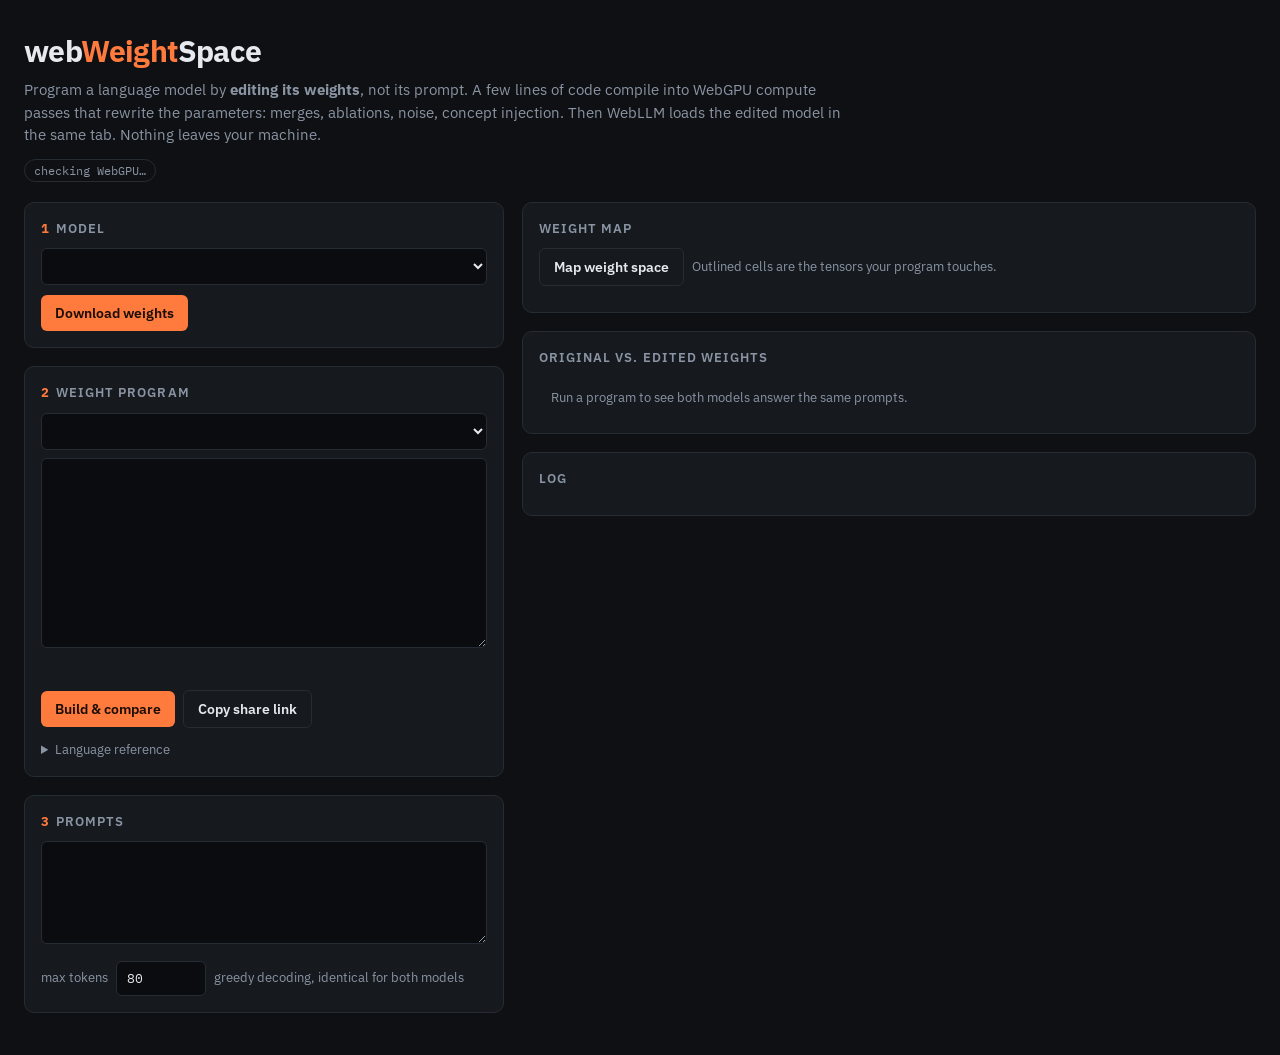
==== index.html @ 02f37046 "webWeightSpace: weight-space programming in the browser with WebGPU + WebLLM Co-Authored-By: Claude " ====
<!doctype html>
<html lang="en">
<head>
<meta charset="utf-8" />
<meta name="viewport" content="width=device-width, initial-scale=1" />
<title>webWeightSpace</title>
<meta name="description" content="Program an LLM by editing its weights, in your browser. WebGPU kernels rewrite the weights; WebLLM runs the result." />
<link rel="preconnect" href="https://fonts.googleapis.com" />
<link href="https://fonts.googleapis.com/css2?family=IBM+Plex+Mono:wght@400;600&family=IBM+Plex+Sans:wght@400;600;700&display=swap" rel="stylesheet" />
<style>
  :root {
    --bg: #0e1013; --panel: #161a1f; --line: #262c34; --ink: #e6e9ed; --muted: #8a94a3;
    --accent: #ff7a3d; --ok: #3fd0a6; --err: #ff5d6c; --code: #0a0c0f;
  }
  * { box-sizing: border-box; }
  body { margin: 0; background: var(--bg); color: var(--ink); font: 15px/1.5 "IBM Plex Sans", system-ui, sans-serif; }
  header { padding: 28px 24px 8px; max-width: 1400px; margin: 0 auto; }
  h1 { margin: 0; font-size: 30px; letter-spacing: -0.02em; }
  h1 em { font-style: normal; color: var(--accent); }
  .lede { color: var(--muted); max-width: 820px; margin: 6px 0 12px; }
  .chip { display: inline-block; font: 12px "IBM Plex Mono", monospace; padding: 3px 9px; border: 1px solid var(--line); border-radius: 99px; color: var(--muted); }
  .chip.ok { color: var(--ok); border-color: #1f5e4e; } .chip.bad { color: var(--err); border-color: #6b2630; }
  main { display: grid; grid-template-columns: minmax(340px, 480px) 1fr; gap: 18px; padding: 12px 24px 24px; max-width: 1400px; margin: 0 auto; }
  @media (max-width: 900px) { main { grid-template-columns: 1fr; padding: 12px 16px; } header { padding: 20px 16px 4px; } }
  section { background: var(--panel); border: 1px solid var(--line); border-radius: 10px; padding: 16px; margin-bottom: 18px; }
  h2 { font-size: 13px; text-transform: uppercase; letter-spacing: 0.08em; color: var(--muted); margin: 0 0 10px; font-weight: 600; }
  h2 b { color: var(--accent); margin-right: 6px; }
  select, textarea, input { width: 100%; background: var(--code); color: var(--ink); border: 1px solid var(--line); border-radius: 6px; padding: 8px 10px; font: 13px "IBM Plex Mono", monospace; }
  textarea { resize: vertical; }
  #program { min-height: 190px; line-height: 1.55; }
  button { background: var(--accent); color: #1a0d05; border: 0; border-radius: 6px; padding: 9px 14px; font: 600 14px "IBM Plex Sans", sans-serif; cursor: pointer; }
  button.ghost { background: transparent; color: var(--ink); border: 1px solid var(--line); }
  button:disabled { opacity: 0.4; cursor: not-allowed; }
  .row { display: flex; gap: 8px; align-items: center; flex-wrap: wrap; margin-top: 10px; }
  .muted { color: var(--muted); font-size: 13px; }
  .warn { color: var(--accent); font-size: 13px; margin-top: 8px; }
  #compile { font: 12px "IBM Plex Mono", monospace; margin-top: 8px; min-height: 18px; }
  .err { color: var(--err); } .ok { color: var(--ok); }
  .progress { position: relative; height: 22px; background: var(--code); border: 1px solid var(--line); border-radius: 6px; overflow: hidden; margin-top: 10px; }
  .progress i { position: absolute; inset: 0 auto 0 0; background: linear-gradient(90deg, #ff7a3d55, #ff7a3daa); width: 0; transition: width .15s; }
  .progress span { position: relative; font: 12px "IBM Plex Mono", monospace; padding: 0 8px; line-height: 22px; white-space: nowrap; }
  .grid { display: grid; gap: 2px; font: 11px "IBM Plex Mono", monospace; }
  .colh { color: var(--muted); text-align: center; padding-bottom: 4px; white-space: nowrap; overflow: hidden; text-overflow: ellipsis; }
  .rowh { color: var(--muted); text-align: right; padding-right: 6px; line-height: 16px; }
  .cell { height: 16px; background: #222831; border-radius: 2px; text-align: center; line-height: 16px; color: #fff; font-weight: 600; }
  .cell.empty { background: transparent; }
  .cell.hit { outline: 2px solid var(--accent); outline-offset: -2px; background-color: #3a2216; }
  .legend { margin-top: 10px; font-size: 12px; color: var(--muted); }
  .legend b { display: inline-block; width: 14px; height: 10px; margin: 0 4px 0 10px; border-radius: 2px; vertical-align: middle; }
  #results { display: grid; grid-template-columns: minmax(120px, 0.6fr) 1fr 1fr; gap: 1px; background: var(--line); border-radius: 8px; overflow: hidden; }
  #results > div { background: var(--panel); padding: 10px 12px; }
  #results .rh { font: 600 12px "IBM Plex Mono", monospace; color: var(--muted); background: var(--code); }
  #results .rh.hot { color: var(--accent); }
  #results .prompt { color: var(--muted); font-size: 13px; }
  #results .out { white-space: pre-wrap; font-size: 13.5px; }
  #results .out.hot { border-left: 2px solid var(--accent); }
  @media (max-width: 700px) { #results { grid-template-columns: 1fr; } }
  #log { font: 12px "IBM Plex Mono", monospace; max-height: 220px; overflow: auto; color: var(--muted); }
  #log div { padding: 2px 0; border-bottom: 1px dashed #1d2228; }
  code { font-family: "IBM Plex Mono", monospace; color: var(--accent); }
  .ref { font-size: 13px; color: var(--muted); }
  .ref code { color: var(--ink); }
  body.busy button#run { opacity: .5; }
</style>
</head>
<body>
<header>
  <h1>web<em>Weight</em>Space</h1>
  <p class="lede">Program a language model by <b>editing its weights</b>, not its prompt. A few lines of code compile into WebGPU compute passes that rewrite the parameters: merges, ablations, noise, concept injection. Then WebLLM loads the edited model in the same tab. Nothing leaves your machine.</p>
  <span id="gpu" class="chip">checking WebGPU…</span>
</header>
<main>
  <div>
    <section>
      <h2><b>1</b>Model</h2>
      <select id="setup"></select>
      <div class="row"><button id="download">Download weights</button><span id="dlstate" class="muted"></span></div>
      <div id="f16warn" class="warn" hidden>This browser lacks WebGPU shader-f16, which WebLLM needs for this model. Pick SmolLM2-135M (f32) or use a recent Chrome or Edge.</div>
      <div id="prog" class="progress" hidden><i></i><span></span></div>
    </section>
    <section>
      <h2><b>2</b>Weight program</h2>
      <select id="preset"></select>
      <div style="height:8px"></div>
      <textarea id="program" spellcheck="false"></textarea>
      <div id="compile"></div>
      <div class="row">
        <button id="run">Build &amp; compare</button>
        <button id="share" class="ghost">Copy share link</button>
      </div>
      <details class="ref" style="margin-top:12px">
        <summary>Language reference</summary>
        <p><code>&lt;selector&gt; &lt;op&gt; [args]</code>, one rule per line. Rules apply in order.</p>
        <p>Selectors: <code>*</code> · <code>embed</code> · <code>layers.10-13</code> · <code>layers.*.mlp</code> · <code>layers.*.attn.o_proj</code> · <code>layers.0-5.*norm</code></p>
        <p>Ops: <code>mix a</code> w += a·(donor − base) · <code>scale k</code> · <code>zero</code> · <code>noise s</code> · <code>skip</code> (zero o_proj + down_proj) · <code>zero-heads 0-6</code> · <code>inject word c</code> (solve value-bias deltas so the layer writes c·unit(E[word]) into the residual stream)</p>
      </details>
    </section>
    <section>
      <h2><b>3</b>Prompts</h2>
      <textarea id="prompts" rows="5" spellcheck="false"></textarea>
      <div class="row"><label class="muted">max tokens</label><input id="maxtok" type="number" value="80" min="8" max="512" style="width:90px" /><span class="muted">greedy decoding, identical for both models</span></div>
    </section>
  </div>
  <div>
    <section>
      <h2>Weight map</h2>
      <div class="row" style="margin:0 0 10px"><button id="analyze" class="ghost">Map weight space</button><span class="muted">Outlined cells are the tensors your program touches.</span></div>
      <div id="map"></div>
    </section>
    <section>
      <h2>Original vs. edited weights</h2>
      <div id="results"><div class="muted" style="grid-column:1/-1">Run a program to see both models answer the same prompts.</div></div>
    </section>
    <section>
      <h2>Log</h2>
      <div id="log"></div>
    </section>
  </div>
</main>
<script type="module" src="./src/app.js"></script>
</body>
</html>
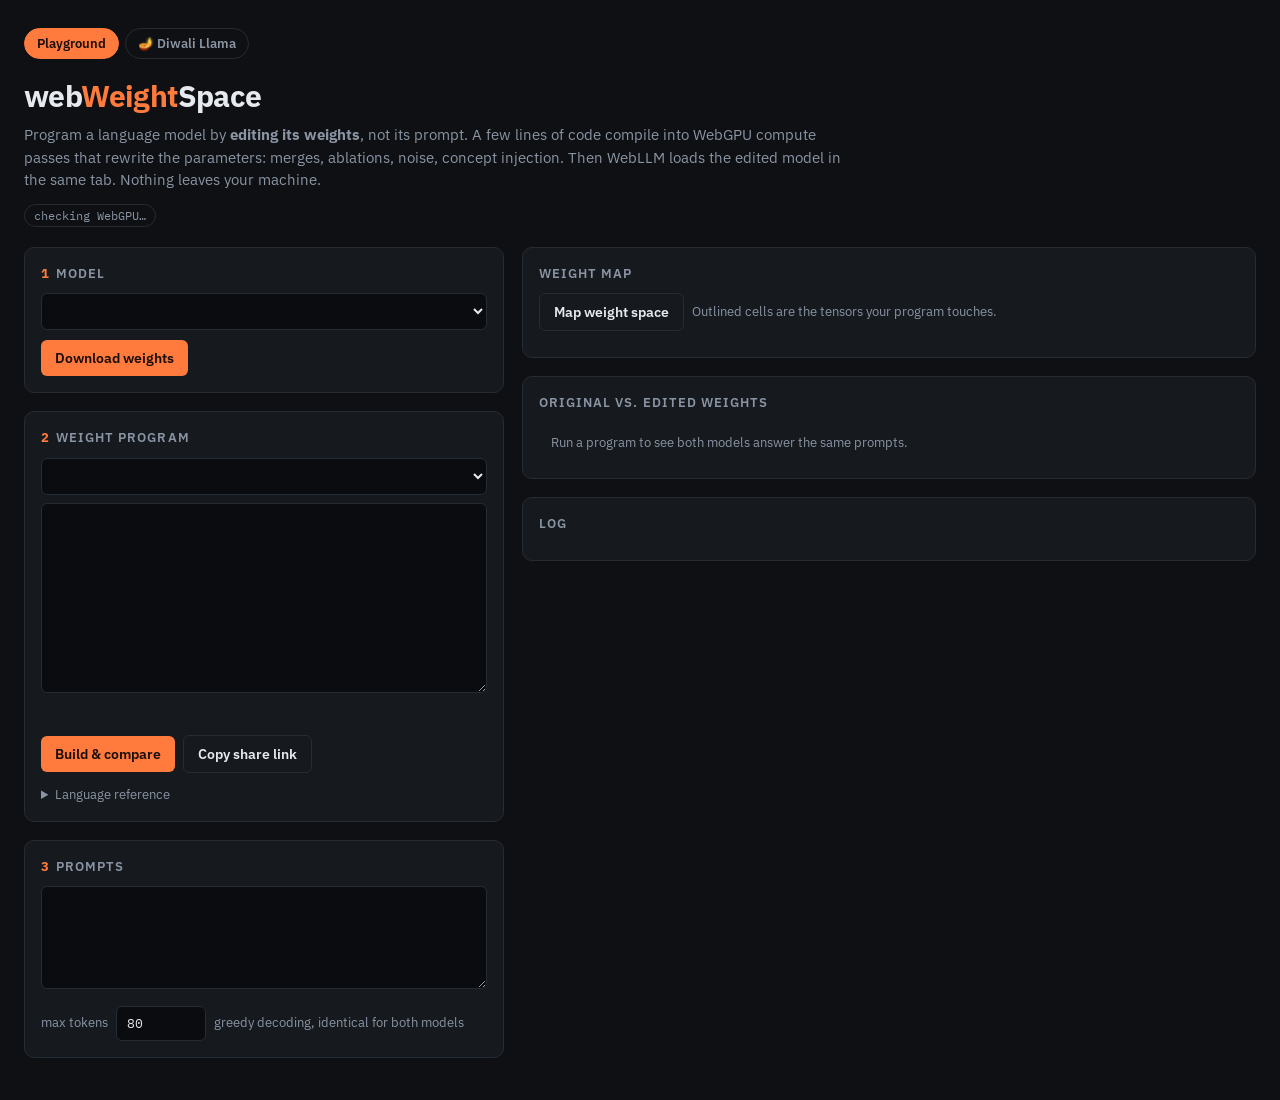
==== commit 11a4a263: "Diwali tab: steer Llama-3.2-1B with a rank-one weight edit Co-Authored-By: Claude Opus 5.5 <noreply@" ====
--- a/index.html
+++ b/index.html
@@ -7,64 +7,11 @@
 <meta name="description" content="Program an LLM by editing its weights, in your browser. WebGPU kernels rewrite the weights; WebLLM runs the result." />
 <link rel="preconnect" href="https://fonts.googleapis.com" />
 <link href="https://fonts.googleapis.com/css2?family=IBM+Plex+Mono:wght@400;600&family=IBM+Plex+Sans:wght@400;600;700&display=swap" rel="stylesheet" />
-<style>
-  :root {
-    --bg: #0e1013; --panel: #161a1f; --line: #262c34; --ink: #e6e9ed; --muted: #8a94a3;
-    --accent: #ff7a3d; --ok: #3fd0a6; --err: #ff5d6c; --code: #0a0c0f;
-  }
-  * { box-sizing: border-box; }
-  body { margin: 0; background: var(--bg); color: var(--ink); font: 15px/1.5 "IBM Plex Sans", system-ui, sans-serif; }
-  header { padding: 28px 24px 8px; max-width: 1400px; margin: 0 auto; }
-  h1 { margin: 0; font-size: 30px; letter-spacing: -0.02em; }
-  h1 em { font-style: normal; color: var(--accent); }
-  .lede { color: var(--muted); max-width: 820px; margin: 6px 0 12px; }
-  .chip { display: inline-block; font: 12px "IBM Plex Mono", monospace; padding: 3px 9px; border: 1px solid var(--line); border-radius: 99px; color: var(--muted); }
-  .chip.ok { color: var(--ok); border-color: #1f5e4e; } .chip.bad { color: var(--err); border-color: #6b2630; }
-  main { display: grid; grid-template-columns: minmax(340px, 480px) 1fr; gap: 18px; padding: 12px 24px 24px; max-width: 1400px; margin: 0 auto; }
-  @media (max-width: 900px) { main { grid-template-columns: 1fr; padding: 12px 16px; } header { padding: 20px 16px 4px; } }
-  section { background: var(--panel); border: 1px solid var(--line); border-radius: 10px; padding: 16px; margin-bottom: 18px; }
-  h2 { font-size: 13px; text-transform: uppercase; letter-spacing: 0.08em; color: var(--muted); margin: 0 0 10px; font-weight: 600; }
-  h2 b { color: var(--accent); margin-right: 6px; }
-  select, textarea, input { width: 100%; background: var(--code); color: var(--ink); border: 1px solid var(--line); border-radius: 6px; padding: 8px 10px; font: 13px "IBM Plex Mono", monospace; }
-  textarea { resize: vertical; }
-  #program { min-height: 190px; line-height: 1.55; }
-  button { background: var(--accent); color: #1a0d05; border: 0; border-radius: 6px; padding: 9px 14px; font: 600 14px "IBM Plex Sans", sans-serif; cursor: pointer; }
-  button.ghost { background: transparent; color: var(--ink); border: 1px solid var(--line); }
-  button:disabled { opacity: 0.4; cursor: not-allowed; }
-  .row { display: flex; gap: 8px; align-items: center; flex-wrap: wrap; margin-top: 10px; }
-  .muted { color: var(--muted); font-size: 13px; }
-  .warn { color: var(--accent); font-size: 13px; margin-top: 8px; }
-  #compile { font: 12px "IBM Plex Mono", monospace; margin-top: 8px; min-height: 18px; }
-  .err { color: var(--err); } .ok { color: var(--ok); }
-  .progress { position: relative; height: 22px; background: var(--code); border: 1px solid var(--line); border-radius: 6px; overflow: hidden; margin-top: 10px; }
-  .progress i { position: absolute; inset: 0 auto 0 0; background: linear-gradient(90deg, #ff7a3d55, #ff7a3daa); width: 0; transition: width .15s; }
-  .progress span { position: relative; font: 12px "IBM Plex Mono", monospace; padding: 0 8px; line-height: 22px; white-space: nowrap; }
-  .grid { display: grid; gap: 2px; font: 11px "IBM Plex Mono", monospace; }
-  .colh { color: var(--muted); text-align: center; padding-bottom: 4px; white-space: nowrap; overflow: hidden; text-overflow: ellipsis; }
-  .rowh { color: var(--muted); text-align: right; padding-right: 6px; line-height: 16px; }
-  .cell { height: 16px; background: #222831; border-radius: 2px; text-align: center; line-height: 16px; color: #fff; font-weight: 600; }
-  .cell.empty { background: transparent; }
-  .cell.hit { outline: 2px solid var(--accent); outline-offset: -2px; background-color: #3a2216; }
-  .legend { margin-top: 10px; font-size: 12px; color: var(--muted); }
-  .legend b { display: inline-block; width: 14px; height: 10px; margin: 0 4px 0 10px; border-radius: 2px; vertical-align: middle; }
-  #results { display: grid; grid-template-columns: minmax(120px, 0.6fr) 1fr 1fr; gap: 1px; background: var(--line); border-radius: 8px; overflow: hidden; }
-  #results > div { background: var(--panel); padding: 10px 12px; }
-  #results .rh { font: 600 12px "IBM Plex Mono", monospace; color: var(--muted); background: var(--code); }
-  #results .rh.hot { color: var(--accent); }
-  #results .prompt { color: var(--muted); font-size: 13px; }
-  #results .out { white-space: pre-wrap; font-size: 13.5px; }
-  #results .out.hot { border-left: 2px solid var(--accent); }
-  @media (max-width: 700px) { #results { grid-template-columns: 1fr; } }
-  #log { font: 12px "IBM Plex Mono", monospace; max-height: 220px; overflow: auto; color: var(--muted); }
-  #log div { padding: 2px 0; border-bottom: 1px dashed #1d2228; }
-  code { font-family: "IBM Plex Mono", monospace; color: var(--accent); }
-  .ref { font-size: 13px; color: var(--muted); }
-  .ref code { color: var(--ink); }
-  body.busy button#run { opacity: .5; }
-</style>
+<link rel="stylesheet" href="./src/style.css" />
 </head>
 <body>
 <header>
+  <nav class="tabs"><a href="./" class="on">Playground</a><a href="./diwali.html">🪔 Diwali Llama</a></nav>
   <h1>web<em>Weight</em>Space</h1>
   <p class="lede">Program a language model by <b>editing its weights</b>, not its prompt. A few lines of code compile into WebGPU compute passes that rewrite the parameters: merges, ablations, noise, concept injection. Then WebLLM loads the edited model in the same tab. Nothing leaves your machine.</p>
   <span id="gpu" class="chip">checking WebGPU…</span>
@@ -92,7 +39,7 @@
         <summary>Language reference</summary>
         <p><code>&lt;selector&gt; &lt;op&gt; [args]</code>, one rule per line. Rules apply in order.</p>
         <p>Selectors: <code>*</code> · <code>embed</code> · <code>layers.10-13</code> · <code>layers.*.mlp</code> · <code>layers.*.attn.o_proj</code> · <code>layers.0-5.*norm</code></p>
-        <p>Ops: <code>mix a</code> w += a·(donor − base) · <code>scale k</code> · <code>zero</code> · <code>noise s</code> · <code>skip</code> (zero o_proj + down_proj) · <code>zero-heads 0-6</code> · <code>inject word c</code> (solve value-bias deltas so the layer writes c·unit(E[word]) into the residual stream)</p>
+        <p>Ops: <code>mix a</code> w += a·(donor − base) · <code>scale k</code> · <code>zero</code> · <code>noise s</code> · <code>skip</code> (zero o_proj + down_proj) · <code>zero-heads 0-6</code> · <code>inject word c</code> (solve value-bias deltas so the layer writes c·unit(E[word]) into the residual stream) · <code>steer concept c</code> (rank-one down_proj edit from a vector pack, see the Diwali tab)</p>
       </details>
     </section>
     <section>
--- a/src/style.css
+++ b/src/style.css
@@ -0,0 +1,57 @@
+:root {
+  --bg: #0e1013; --panel: #161a1f; --line: #262c34; --ink: #e6e9ed; --muted: #8a94a3;
+  --accent: #ff7a3d; --ok: #3fd0a6; --err: #ff5d6c; --code: #0a0c0f;
+}
+* { box-sizing: border-box; }
+body { margin: 0; background: var(--bg); color: var(--ink); font: 15px/1.5 "IBM Plex Sans", system-ui, sans-serif; }
+header { padding: 28px 24px 8px; max-width: 1400px; margin: 0 auto; }
+h1 { margin: 0; font-size: 30px; letter-spacing: -0.02em; }
+h1 em { font-style: normal; color: var(--accent); }
+.lede { color: var(--muted); max-width: 820px; margin: 6px 0 12px; }
+.chip { display: inline-block; font: 12px "IBM Plex Mono", monospace; padding: 3px 9px; border: 1px solid var(--line); border-radius: 99px; color: var(--muted); }
+.chip.ok { color: var(--ok); border-color: #1f5e4e; } .chip.bad { color: var(--err); border-color: #6b2630; }
+main { display: grid; grid-template-columns: minmax(340px, 480px) 1fr; gap: 18px; padding: 12px 24px 24px; max-width: 1400px; margin: 0 auto; }
+@media (max-width: 900px) { main { grid-template-columns: 1fr; padding: 12px 16px; } header { padding: 20px 16px 4px; } }
+section { background: var(--panel); border: 1px solid var(--line); border-radius: 10px; padding: 16px; margin-bottom: 18px; }
+h2 { font-size: 13px; text-transform: uppercase; letter-spacing: 0.08em; color: var(--muted); margin: 0 0 10px; font-weight: 600; }
+h2 b { color: var(--accent); margin-right: 6px; }
+select, textarea, input { width: 100%; background: var(--code); color: var(--ink); border: 1px solid var(--line); border-radius: 6px; padding: 8px 10px; font: 13px "IBM Plex Mono", monospace; }
+textarea { resize: vertical; }
+#program { min-height: 190px; line-height: 1.55; }
+button { background: var(--accent); color: #1a0d05; border: 0; border-radius: 6px; padding: 9px 14px; font: 600 14px "IBM Plex Sans", sans-serif; cursor: pointer; }
+button.ghost { background: transparent; color: var(--ink); border: 1px solid var(--line); }
+button:disabled { opacity: 0.4; cursor: not-allowed; }
+.row { display: flex; gap: 8px; align-items: center; flex-wrap: wrap; margin-top: 10px; }
+.muted { color: var(--muted); font-size: 13px; }
+.warn { color: var(--accent); font-size: 13px; margin-top: 8px; }
+#compile { font: 12px "IBM Plex Mono", monospace; margin-top: 8px; min-height: 18px; }
+.err { color: var(--err); } .ok { color: var(--ok); }
+.progress { position: relative; height: 22px; background: var(--code); border: 1px solid var(--line); border-radius: 6px; overflow: hidden; margin-top: 10px; }
+.progress i { position: absolute; inset: 0 auto 0 0; background: linear-gradient(90deg, #ff7a3d55, #ff7a3daa); width: 0; transition: width .15s; }
+.progress span { position: relative; font: 12px "IBM Plex Mono", monospace; padding: 0 8px; line-height: 22px; white-space: nowrap; }
+.grid { display: grid; gap: 2px; font: 11px "IBM Plex Mono", monospace; }
+.colh { color: var(--muted); text-align: center; padding-bottom: 4px; white-space: nowrap; overflow: hidden; text-overflow: ellipsis; }
+.rowh { color: var(--muted); text-align: right; padding-right: 6px; line-height: 16px; }
+.cell { height: 16px; background: #222831; border-radius: 2px; text-align: center; line-height: 16px; color: #fff; font-weight: 600; }
+.cell.empty { background: transparent; }
+.cell.hit { outline: 2px solid var(--accent); outline-offset: -2px; background-color: #3a2216; }
+.legend { margin-top: 10px; font-size: 12px; color: var(--muted); }
+.legend b { display: inline-block; width: 14px; height: 10px; margin: 0 4px 0 10px; border-radius: 2px; vertical-align: middle; }
+#results { display: grid; grid-template-columns: minmax(120px, 0.6fr) 1fr 1fr; gap: 1px; background: var(--line); border-radius: 8px; overflow: hidden; }
+#results > div { background: var(--panel); padding: 10px 12px; }
+#results .rh { font: 600 12px "IBM Plex Mono", monospace; color: var(--muted); background: var(--code); }
+#results .rh.hot { color: var(--accent); }
+#results .prompt { color: var(--muted); font-size: 13px; }
+#results .out { white-space: pre-wrap; font-size: 13.5px; }
+#results .out.hot { border-left: 2px solid var(--accent); }
+@media (max-width: 700px) { #results { grid-template-columns: 1fr; } }
+#log { font: 12px "IBM Plex Mono", monospace; max-height: 220px; overflow: auto; color: var(--muted); }
+#log div { padding: 2px 0; border-bottom: 1px dashed #1d2228; }
+code { font-family: "IBM Plex Mono", monospace; color: var(--accent); }
+.ref { font-size: 13px; color: var(--muted); }
+.ref code { color: var(--ink); }
+body.busy button#run { opacity: .5; }
+nav.tabs { display: flex; gap: 6px; margin: 0 0 14px; }
+nav.tabs a { color: var(--muted); text-decoration: none; font: 600 13px "IBM Plex Sans", sans-serif; padding: 6px 12px; border: 1px solid var(--line); border-radius: 99px; }
+nav.tabs a:hover { color: var(--ink); }
+nav.tabs a.on { color: #1a0d05; background: var(--accent); border-color: var(--accent); }
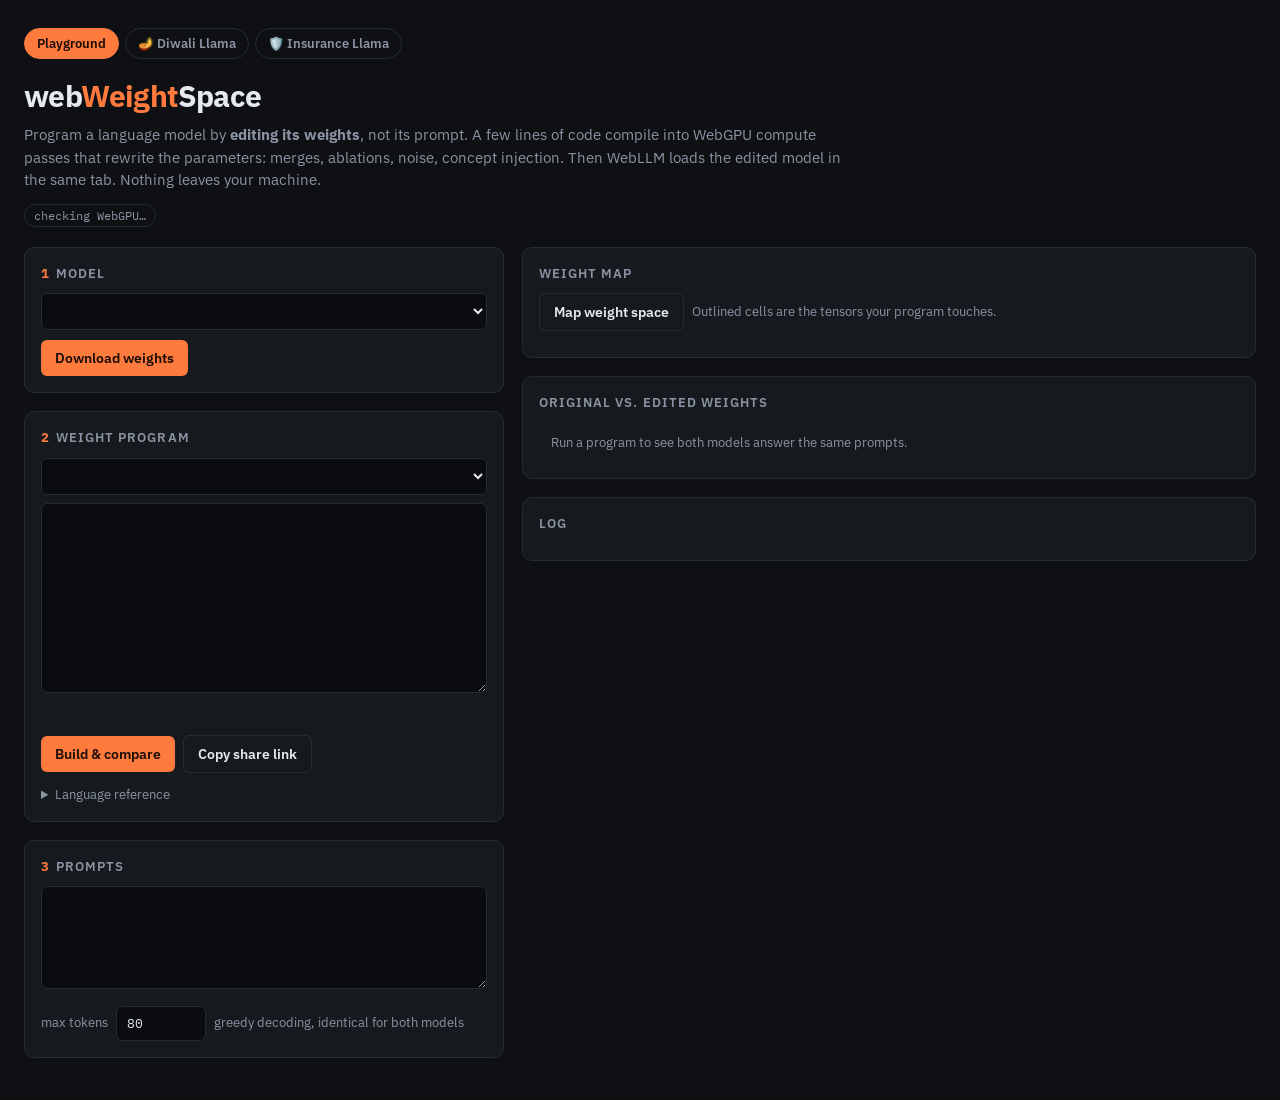
==== commit 0b4b64f2: "Insurance tab: steer Llama-3.2-1B toward insurance with a rank-one edit New page insurance.html with" ====
--- a/index.html
+++ b/index.html
@@ -11,7 +11,7 @@
 </head>
 <body>
 <header>
-  <nav class="tabs"><a href="./" class="on">Playground</a><a href="./diwali.html">🪔 Diwali Llama</a></nav>
+  <nav class="tabs"><a href="./" class="on">Playground</a><a href="./diwali.html">🪔 Diwali Llama</a><a href="./insurance.html">🛡️ Insurance Llama</a></nav>
   <h1>web<em>Weight</em>Space</h1>
   <p class="lede">Program a language model by <b>editing its weights</b>, not its prompt. A few lines of code compile into WebGPU compute passes that rewrite the parameters: merges, ablations, noise, concept injection. Then WebLLM loads the edited model in the same tab. Nothing leaves your machine.</p>
   <span id="gpu" class="chip">checking WebGPU…</span>
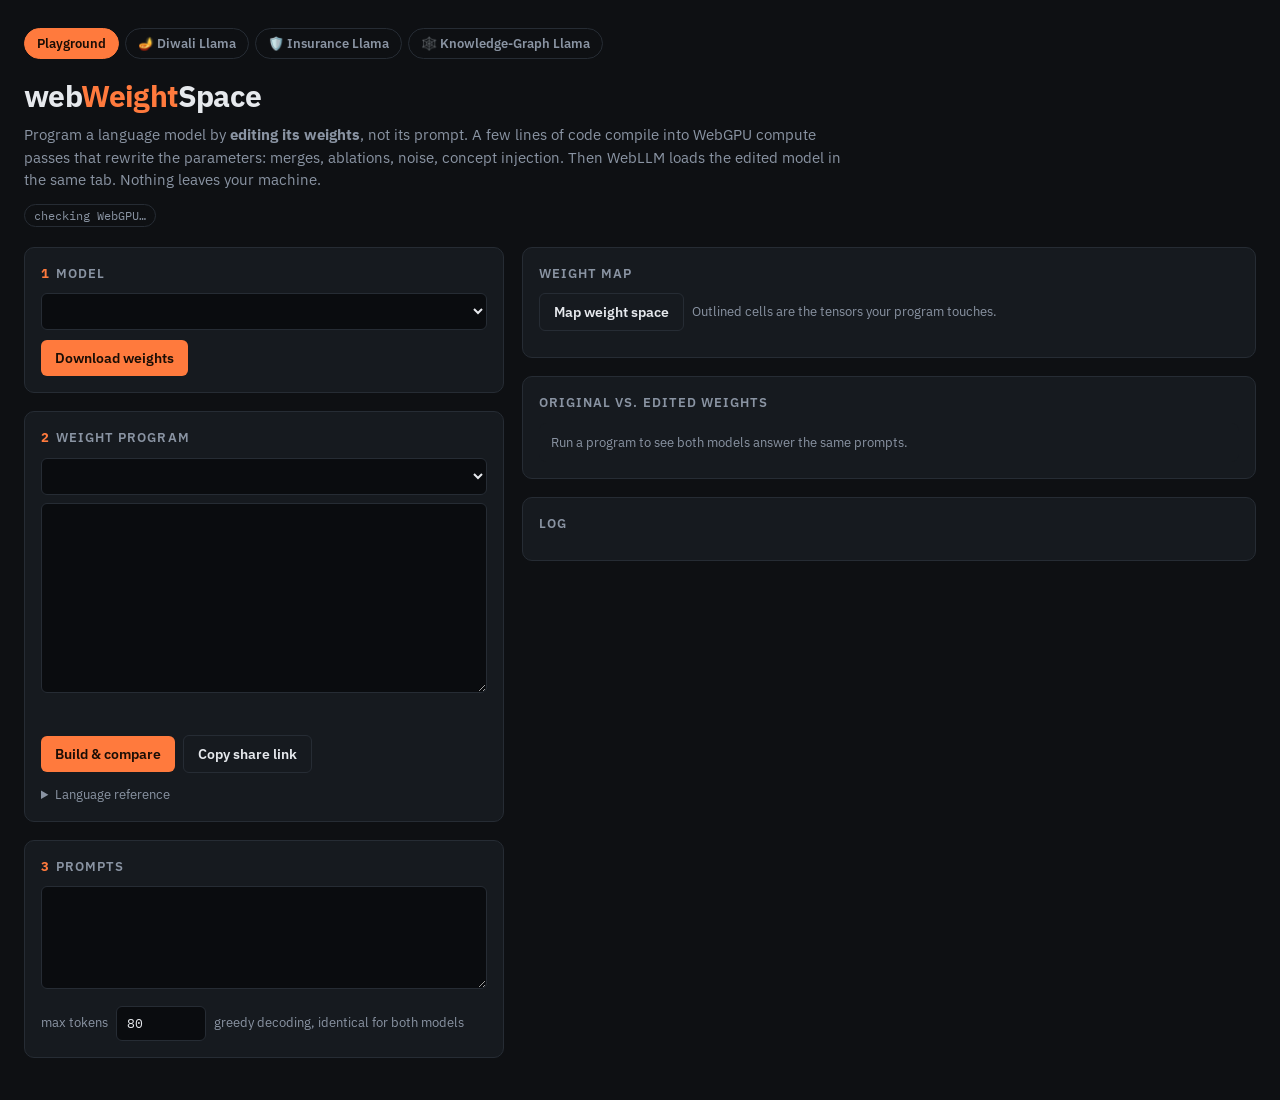
==== commit 8617ad57: "Knowledge-Graph tab: compiled instruction + schema-constrained triples New page kg.html. A JSON sche" ====
--- a/index.html
+++ b/index.html
@@ -11,7 +11,7 @@
 </head>
 <body>
 <header>
-  <nav class="tabs"><a href="./" class="on">Playground</a><a href="./diwali.html">🪔 Diwali Llama</a><a href="./insurance.html">🛡️ Insurance Llama</a></nav>
+  <nav class="tabs"><a href="./" class="on">Playground</a><a href="./diwali.html">🪔 Diwali Llama</a><a href="./insurance.html">🛡️ Insurance Llama</a><a href="./kg.html">🕸️ Knowledge-Graph Llama</a></nav>
   <h1>web<em>Weight</em>Space</h1>
   <p class="lede">Program a language model by <b>editing its weights</b>, not its prompt. A few lines of code compile into WebGPU compute passes that rewrite the parameters: merges, ablations, noise, concept injection. Then WebLLM loads the edited model in the same tab. Nothing leaves your machine.</p>
   <span id="gpu" class="chip">checking WebGPU…</span>
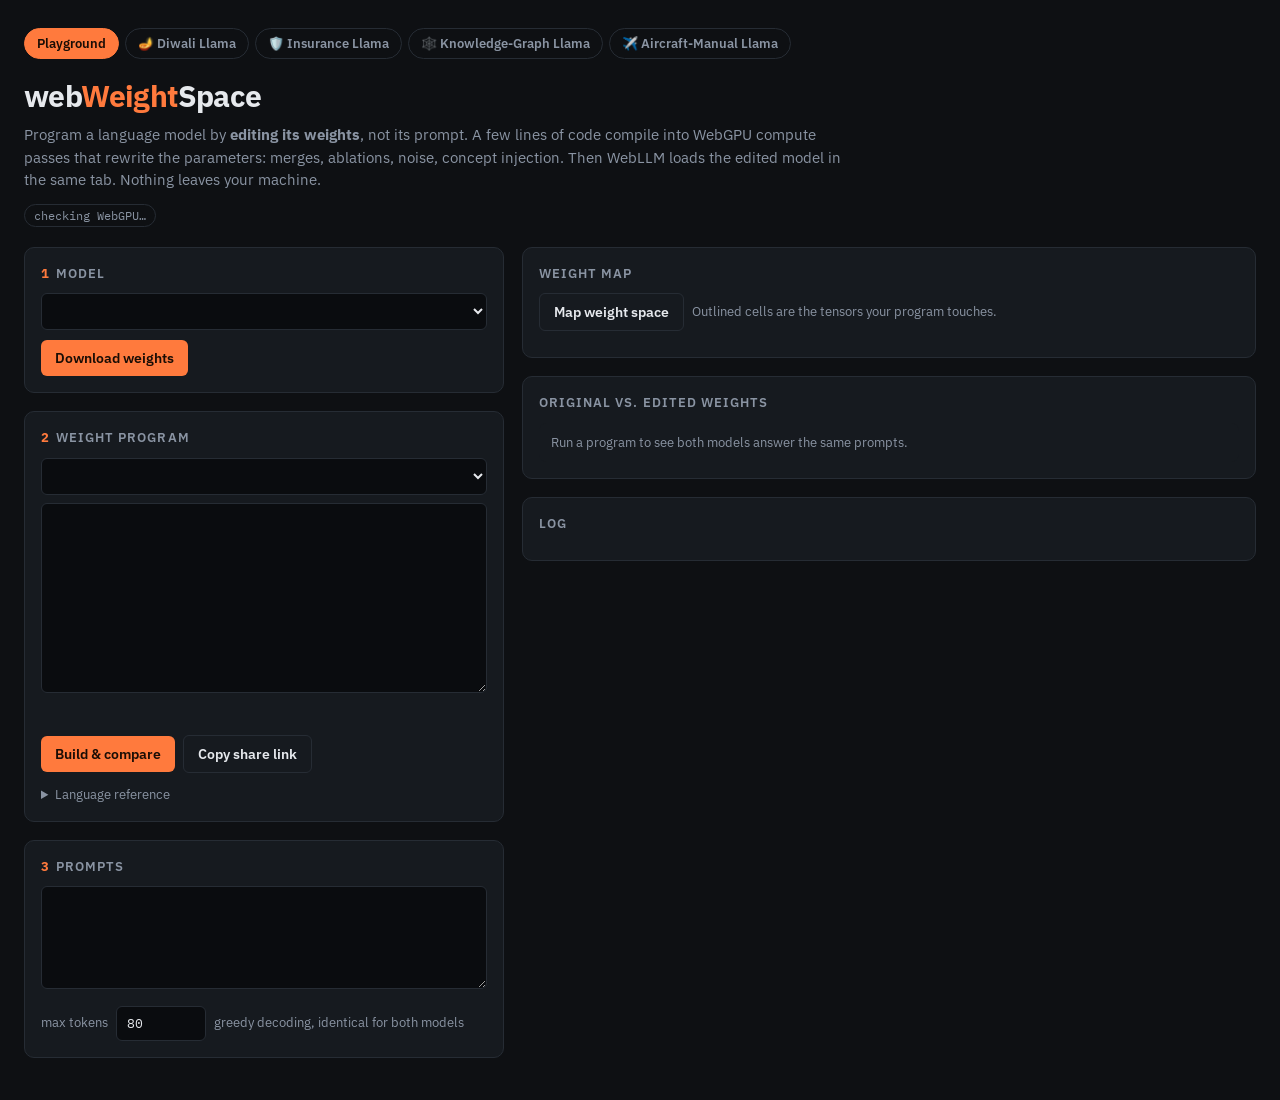
==== commit e1d5e26c: "Add Aircraft-Manual tab: ASD-STE100 style steered into Llama-3.2-1B weights New ste.html tab with pr" ====
--- a/index.html
+++ b/index.html
@@ -11,7 +11,7 @@
 </head>
 <body>
 <header>
-  <nav class="tabs"><a href="./" class="on">Playground</a><a href="./diwali.html">🪔 Diwali Llama</a><a href="./insurance.html">🛡️ Insurance Llama</a><a href="./kg.html">🕸️ Knowledge-Graph Llama</a></nav>
+  <nav class="tabs"><a href="./" class="on">Playground</a><a href="./diwali.html">🪔 Diwali Llama</a><a href="./insurance.html">🛡️ Insurance Llama</a><a href="./kg.html">🕸️ Knowledge-Graph Llama</a><a href="./ste.html">✈️ Aircraft-Manual Llama</a></nav>
   <h1>web<em>Weight</em>Space</h1>
   <p class="lede">Program a language model by <b>editing its weights</b>, not its prompt. A few lines of code compile into WebGPU compute passes that rewrite the parameters: merges, ablations, noise, concept injection. Then WebLLM loads the edited model in the same tab. Nothing leaves your machine.</p>
   <span id="gpu" class="chip">checking WebGPU…</span>
--- a/src/style.css
+++ b/src/style.css
@@ -8,6 +8,7 @@
 h1 { margin: 0; font-size: 30px; letter-spacing: -0.02em; }
 h1 em { font-style: normal; color: var(--accent); }
 .lede { color: var(--muted); max-width: 820px; margin: 6px 0 12px; }
+.lede a { color: var(--accent); }
 .chip { display: inline-block; font: 12px "IBM Plex Mono", monospace; padding: 3px 9px; border: 1px solid var(--line); border-radius: 99px; color: var(--muted); }
 .chip.ok { color: var(--ok); border-color: #1f5e4e; } .chip.bad { color: var(--err); border-color: #6b2630; }
 main { display: grid; grid-template-columns: minmax(340px, 480px) 1fr; gap: 18px; padding: 12px 24px 24px; max-width: 1400px; margin: 0 auto; }
